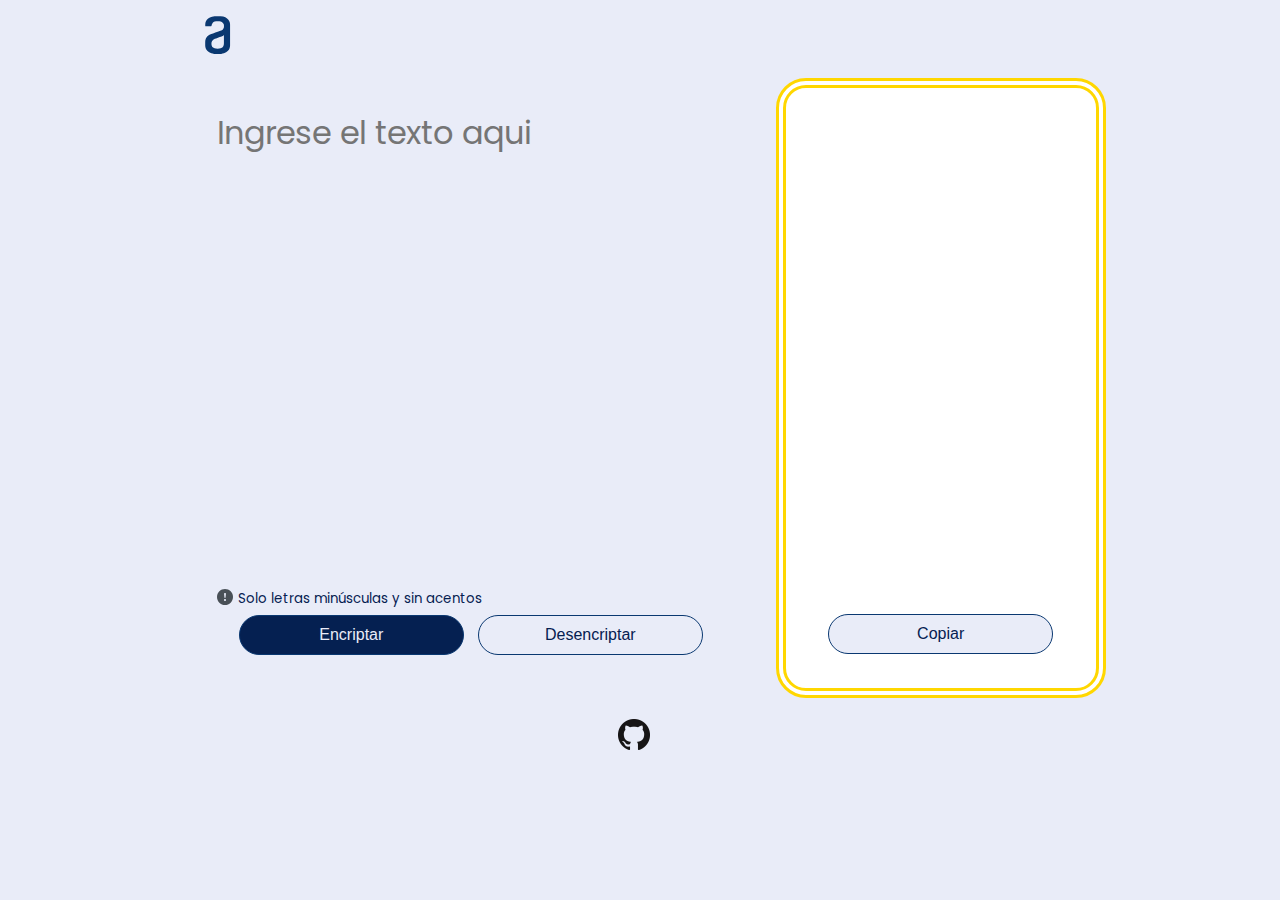
==== index.html @ cda71c8a "cifrador" ====
<!DOCTYPE html>
<html lang="es">
<head>
    <meta charset="UTF-8">
    <meta http-equiv="X-UA-Compatible" content="IE=edge">
    <meta name="viewport" content="width=device-width, initial-scale=1.0">
    <script src="script.js"></script>
    <link rel="stylesheet" href="style_reset.css">
    <link rel="stylesheet" href="style.css">
    <link href="https://fonts.googleapis.com/css2?family=Poppins:wght@400;700&display=swap" rel="stylesheet">

    <title>Cifrador</title>
</head>

<body>
    <!-- /////////////////////////////////////////////////////////  HEADER -->
    <header>
    </header>
    
    <!-- /////////////////////////////////////////////////////////  MAIN -->
    <main>
        <img src="./img/logo.svg" alt="Alura" id="logo">
        <section class="caja-uno">
            <textarea id="mensaje" cols="30" rows="10" placeholder="Ingrese el texto aqui"></textarea>
            <span><img src="./img/exclamation.svg" id="exclamation">Solo letras minúsculas y sin acentos</span>
            <button id="encriptar">Encriptar</button>
            <button id="desencriptar">Desencriptar</button>
        </section>

        <section class="caja-dos">
            <div id="caja-doll">
                <img src="./img/doll.svg" alt="Muñeco" id="elmono">                
                <h2>Ningún mensaje fue encontrado</h2>
                <h3>Ingresa el texto que desees encriptar o desencriptar.</h3>
            </div>

            <div id="caja-encriptado">
                <textarea id="mensaje-encriptado" cols="30" rows="10"></textarea>
                <button id="copiar">Copiar</button>
            </div>

        </section>

    </main>
    
    <!-- /////////////////////////////////////////////////////////  FOOTER -->
    <footer>
        <div class="pie">
            &COPY; Luis <a href="https://github.com/vargas-luis/cifrador"><img src="./img/git.png" alt="GitHub" id="git-logo"></a> Vargas
        </div>
    </footer>
</body>
</html>
---- style.css ----
*{
    background: #E9ECF8;
}

#logo{
    width: 96px;
    margin-top: 1rem;
    display: block;
}

main{
    width: 940px;

    margin: auto;
    font-family: 'Poppins', sans-serif;
    /* border: 2px solid red; */
    color:#052051;
}

section{
    margin-top: 1.5rem;
    position: relative;
    display: inline-block;
    /* border: 2px solid red; */
    text-align: center;
}

.caja-uno{
    width: 60%;
    height: 600px;
    margin-left: 2%;
    vertical-align: top;
    font-size: smaller;
}

.caja-dos{
    width: 33%;
    height: 600px;
    margin-left: 2%;
    background-color: #FFFFFF;
    border: 10px double gold;
    border-radius: 30px;
}

span{
    display: block;
    text-align: left;
    margin: 5%;
    margin-bottom: 5px;
}

#exclamation{
    margin-right: 5px;
    vertical-align: bottom;
}

#caja-doll{
    display: none;
    text-align: center;
}

#caja-encriptado{
    display: contents;
}

#mensaje{
    display: block;
    font-family: 'Poppins', sans-serif;
    width: 90%;
    height: 75%;
    margin: 5% auto;
    border: none;
    outline: none;
    resize: none;

    font-size: 2rem;
    color:#052051;
}

#mensaje-encriptado{
    display: block;
    font-family: 'Poppins', sans-serif;
    width: 90%;
    height: 81%;
    margin: 5% auto;
    background-color: #FFFFFF;
    border: none;
    outline: none;
    resize: none;

    font-size: 1.25rem;
    color:#052051;
}

#elmono{
    width: 305px;
    margin: 20% auto;
    background-color: #FFFFFF;
}

#caja-doll h2{
    font-size: 1.5rem;
    font-weight: bold;
    background-color: #FFFFFF;
}

#caja-doll h3{
    margin-top: 1rem;
    font-size: 1rem;
    background-color: #FFFFFF;
}

button{
    width: 225px;
    height: 40px;
    border: 1px solid #0A3871;
    border-radius: 24px;
    margin: 5px;
    font-size: 1rem;
    color:#052051;
}

#encriptar{
    background: #052051;
    color: #e9ecf8;
}

/* //////////////////////////////////////////////////////////////////////////////////////////////////////////////////////// */

footer{
    width: 940px;
    margin: auto;
}

.pie{
    margin-top: 1rem;
    font-family: 'Poppins', sans-serif;
    text-align: center;
    color: #E9ECF8;
}

.pie:hover{
    transform: scale(1.5);
    transition-duration: 1s;
    color: #052051;
}

#git-logo{
    margin: 5px;
    width: 32px;
    vertical-align: middle;
}

 

@media screen and (max-width: 991px) {
    main, .caja-uno, .caja-dos{
        width: 90%;
        height: 50%;
    }
}
 
@media screen and (max-width: 767px) {
}
 
@media screen and (max-width: 479px) {
}
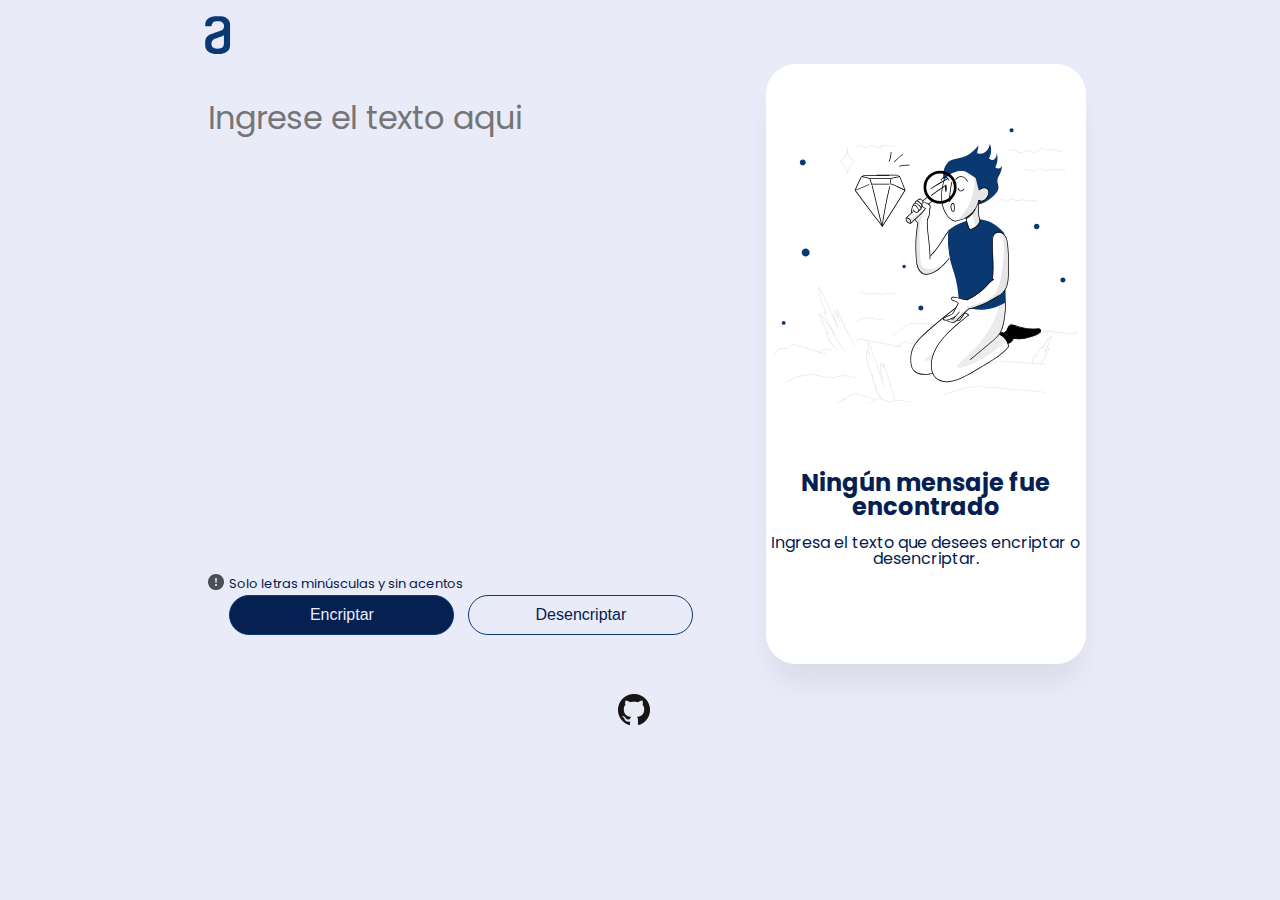
==== commit aaf98f58: "hangman" ====
--- a/index.html
+++ b/index.html
@@ -14,17 +14,18 @@
 
 <body>
     <!-- /////////////////////////////////////////////////////////  HEADER -->
-    <header>
-    </header>
-    
+    <script language="Javascript">
+    document.oncontextmenu = function(){return false}
+    </script>
     <!-- /////////////////////////////////////////////////////////  MAIN -->
     <main>
         <img src="./img/logo.svg" alt="Alura" id="logo">
         <section class="caja-uno">
-            <textarea id="mensaje" cols="30" rows="10" placeholder="Ingrese el texto aqui"></textarea>
+            <textarea id="mensaje" cols="30" rows="10" onclick = cleanBox(id) type="text" 
+            onkeypress="return (event.charCode == 32 || event.charCode == 241 || (event.charCode >= 97 && event.charCode <= 122))"/ placeholder="Ingrese el texto aqui"></textarea>
             <span><img src="./img/exclamation.svg" id="exclamation">Solo letras minúsculas y sin acentos</span>
-            <button id="encriptar">Encriptar</button>
-            <button id="desencriptar">Desencriptar</button>
+            <button id="encriptar" onclick=cypher(1)>Encriptar</button>
+            <button id="desencriptar" onclick=cypher(0)>Desencriptar</button>
         </section>
 
         <section class="caja-dos">
@@ -36,7 +37,7 @@
 
             <div id="caja-encriptado">
                 <textarea id="mensaje-encriptado" cols="30" rows="10"></textarea>
-                <button id="copiar">Copiar</button>
+                <button id="copiar" onclick=copiarTexto()>Copiar</button>
             </div>
 
         </section>
--- a/style.css
+++ b/style.css
@@ -10,7 +10,6 @@
 
 main{
     width: 940px;
-
     margin: auto;
     font-family: 'Poppins', sans-serif;
     /* border: 2px solid red; */
@@ -28,25 +27,26 @@
 .caja-uno{
     width: 60%;
     height: 600px;
-    margin-left: 2%;
+    margin: 1%;
     vertical-align: top;
     font-size: smaller;
 }
 
 .caja-dos{
-    width: 33%;
+    width: 34%;
     height: 600px;
-    margin-left: 2%;
+    margin: 1%;
     background-color: #FFFFFF;
-    border: 10px double gold;
     border-radius: 30px;
+    box-shadow: 0px 24px 32px -8px rgba(0, 0, 0, 0.08);
 }
 
 span{
     display: block;
     text-align: left;
-    margin: 5%;
-    margin-bottom: 5px;
+    font-size: small;
+    margin-left: 5%;
+    /* margin-bottom: 5px; */
 }
 
 #exclamation{
@@ -55,12 +55,12 @@
 }
 
 #caja-doll{
+    display: contents;
+    text-align: center;
+}
+
+#caja-encriptado{
     display: none;
-    text-align: center;
-}
-
-#caja-encriptado{
-    display: contents;
 }
 
 #mensaje{
@@ -81,13 +81,12 @@
     display: block;
     font-family: 'Poppins', sans-serif;
     width: 90%;
-    height: 81%;
+    height: 82%;
     margin: 5% auto;
     background-color: #FFFFFF;
     border: none;
     outline: none;
     resize: none;
-
     font-size: 1.25rem;
     color:#052051;
 }
@@ -95,19 +94,19 @@
 #elmono{
     width: 305px;
     margin: 20% auto;
-    background-color: #FFFFFF;
+    background-color: rgba(0, 0, 0, 0);
 }
 
 #caja-doll h2{
     font-size: 1.5rem;
     font-weight: bold;
-    background-color: #FFFFFF;
+    background-color: rgba(0, 0, 0, 0);
 }
 
 #caja-doll h3{
     margin-top: 1rem;
     font-size: 1rem;
-    background-color: #FFFFFF;
+    background-color: rgba(0, 0, 0, 0);
 }
 
 button{
@@ -118,6 +117,11 @@
     margin: 5px;
     font-size: 1rem;
     color:#052051;
+    cursor: pointer;
+}
+
+button:hover{
+    transform: scale(1.1);
 }
 
 #encriptar{
@@ -152,16 +156,111 @@
 }
 
  
-
-@media screen and (max-width: 991px) {
-    main, .caja-uno, .caja-dos{
+/* ---------------------------------------------------- CELULARES PEQUEÑOS */
+@media only screen and (max-width : 320px) {
+    main, section, .caja-uno, .caja-dos,footer{
         width: 90%;
         height: 50%;
     }
-}
- 
-@media screen and (max-width: 767px) {
-}
- 
-@media screen and (max-width: 479px) {
+
+    .caja-uno, .caja-dos{
+        margin: 10px 5%;
+    }
+
+    button{
+        width: 100%;
+        height: 60px;
+        margin: 5px auto;
+    }
+
+    button:hover{
+        transform: none;
+    }
+
+    #copiar{
+        width: 80%;
+        margin-bottom: 20px;
+    }
+
+    #elmono{
+        display: none;
+    }
+
+    #mensaje, #mensaje-encriptado, #caja-doll h2{
+        font-size: 1rem;
+    }
+
+    span, #caja-doll h3{
+        font-size: 0.5rem;
+    }
+}
+
+/* ---------------------------------------------------- CELULARES MEDIANOS */
+@media only screen and (min-device-width : 321px) and (max-device-width: 420px) {
+    main, section, .caja-uno, .caja-dos,footer{
+        width: 90%;
+        height: 75%;
+    }
+    
+    .caja-uno, .caja-dos{
+        margin: 10px 5%;
+    }
+
+    button{
+        width: 100%;
+        height: 60px;
+        margin: 5px auto;
+    }
+    
+    button:hover{
+        transform: none;
+    }
+
+    #copiar{
+        width: 80%;
+        margin-bottom: 20px;
+    }
+
+    #elmono{
+        display: none;
+    }
+
+    #mensaje, #mensaje-encriptado, #caja-doll h2{
+        font-size: 1rem;
+    }
+
+    span, #caja-doll h3{
+        font-size: 0.5rem;
+    }
+}
+
+/* ---------------------------------------------------- TABLETS */
+@media only screen and (min-device-width : 421px) and (max-device-width: 939px){
+    main, section, .caja-uno, .caja-dos,footer{
+        width: 90%;
+        height: 75%;
+    }
+    
+    .caja-uno, .caja-dos{
+        margin: 10px 5%;
+    }
+
+    button{
+        width: 45%;
+        height: 60px;
+        margin: 10px 2%;
+    }
+    
+    button:hover{
+        transform: none;
+    }
+
+    #copiar{
+        width: 80%;
+        margin-bottom: 20px;
+    }
+
+    #elmono{
+        display: none;
+    }
 }